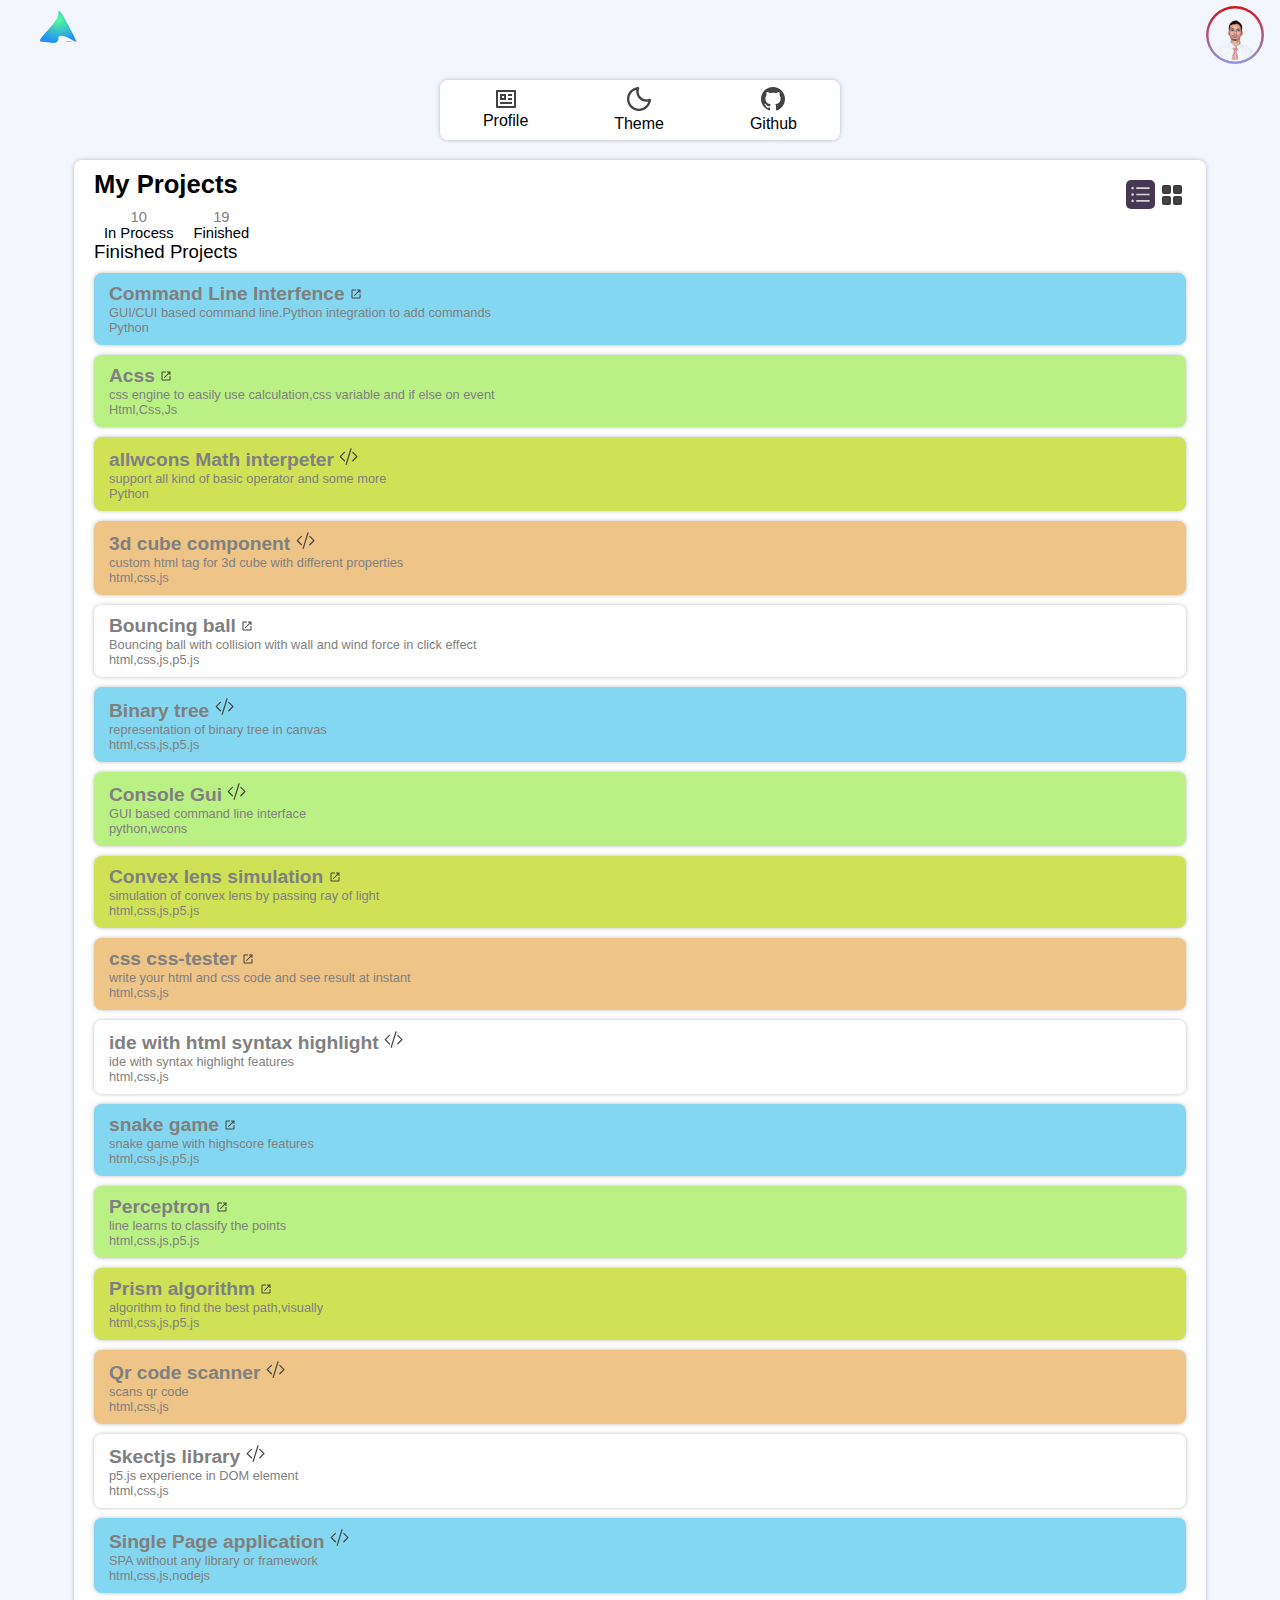
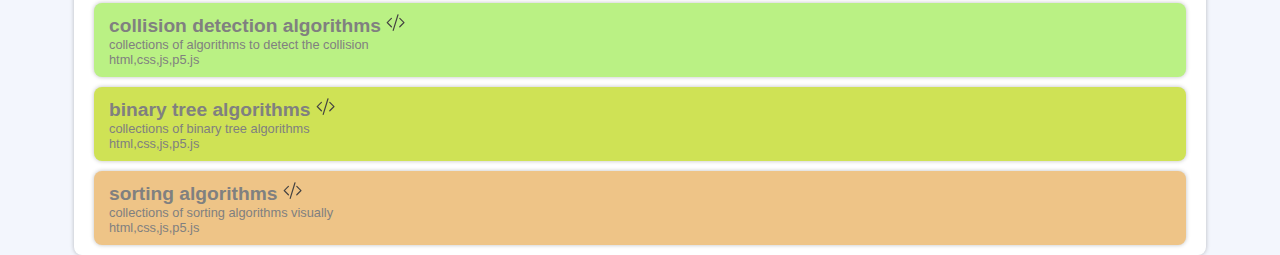
==== index.html @ d0f6deac "Initial commit" ====
<!DOCTYPE html>
<html>

<head>
	<meta charset="utf-8">
	<meta name="viewport" content="width=device-width">
	<title>repl.it</title>
	<link href="style.css" rel="stylesheet" type="text/css" />
</head>

<body>
	<div class="topbar flex spacer v-center">
		<div class="brandlogo">
			<svg xmlns="http://www.w3.org/2000/svg" width="36" height="34" viewBox="0 0 36 34" fill="none">
				<path d="M18.3941 2.80273C18.3941 -6.51241 25.5662 9.56151 31.0283 19.3881C34.7708 26.121 37.3584 31.9345 35.2105 30.7905C32.387 29.2868 18.3941 20.3566 18.3941 27.5797C18.3941 34.8029 9.54235 30.7905 1.57782 30.7905C-6.38668 30.7905 18.3941 12.1179 18.3941 2.80273Z"
				 fill="url(#paint0_radial)" />
				<path d="M26.3184 30.5771H25.9879L25.9137 30.775H25.8065L26.1077 30.0169H26.1987L26.5005 30.775H26.3937L26.3184 30.5771ZM26.0193 30.4949H26.2876L26.1532 30.1403L26.0193 30.4949ZM26.7113 30.6932H27.085V30.775H26.6066V30.0169H26.7113V30.6932ZM27.3083 30.6932H27.6822V30.775H27.2037V30.0169H27.3083V30.6932ZM27.8929 30.5359L27.9081 30.636L27.9303 30.5459L28.0863 30.0169H28.174L28.3263 30.5459L28.348 30.6375L28.3648 30.5355L28.4872 30.0169H28.5917L28.4005 30.775H28.3057L28.1432 30.2225L28.1307 30.1648L28.1183 30.2225L27.9497 30.775H27.8549L27.6643 30.0169H27.7683L27.8929 30.5359ZM29.288 30.5344C29.2782 30.6146 29.2473 30.6766 29.1953 30.7203C29.1437 30.7636 29.0749 30.7853 28.9889 30.7853C28.8957 30.7853 28.821 30.7532 28.7646 30.689C28.7086 30.6248 28.6807 30.5389 28.6807 30.4313V30.3584C28.6807 30.288 28.6937 30.226 28.7197 30.1726C28.746 30.1191 28.7832 30.0782 28.8312 30.0497C28.8793 30.0209 28.9349 30.0065 28.9981 30.0065C29.082 30.0065 29.1491 30.0291 29.1997 30.0742C29.2502 30.119 29.2797 30.1811 29.288 30.2606H29.1834C29.1744 30.2002 29.1547 30.1565 29.1243 30.1294C29.0944 30.1023 29.0523 30.0888 28.9981 30.0888C28.9316 30.0888 28.8794 30.1124 28.8416 30.1596C28.804 30.2068 28.7852 30.2739 28.7852 30.361V30.4345C28.7852 30.5167 28.8031 30.5822 28.8388 30.6307C28.8746 30.6793 28.9246 30.7036 28.9889 30.7036C29.0467 30.7036 29.091 30.6912 29.1217 30.6661C29.1527 30.6408 29.1733 30.5969 29.1834 30.5344H29.288ZM30.0373 30.4204C30.0373 30.4947 30.0243 30.5596 29.9983 30.6151C29.9723 30.6703 29.9354 30.7125 29.8877 30.7416C29.8401 30.7708 29.7845 30.7853 29.7209 30.7853C29.6588 30.7853 29.6036 30.7708 29.5556 30.7416C29.5076 30.7121 29.4702 30.6703 29.4435 30.6162C29.4171 30.5617 29.4035 30.4987 29.4029 30.4272V30.3725C29.4029 30.2996 29.416 30.2352 29.4424 30.1794C29.4688 30.1235 29.5059 30.0808 29.554 30.0513C29.6024 30.0215 29.6576 30.0065 29.7198 30.0065C29.783 30.0065 29.8386 30.0213 29.8867 30.0508C29.935 30.0799 29.9723 30.1225 29.9983 30.1783C30.0243 30.2339 30.0373 30.2986 30.0373 30.3725V30.4204ZM29.9338 30.3715C29.9338 30.2816 29.915 30.2127 29.8775 30.1648C29.8399 30.1165 29.7873 30.0924 29.7198 30.0924C29.6541 30.0924 29.6022 30.1165 29.5643 30.1648C29.5267 30.2127 29.5074 30.2793 29.5063 30.3647V30.4204C29.5063 30.5075 29.5253 30.576 29.5632 30.626C29.6015 30.6757 29.6541 30.7005 29.7209 30.7005C29.7881 30.7005 29.8401 30.677 29.8769 30.6302C29.9138 30.583 29.9327 30.5155 29.9338 30.4277V30.3715ZM30.7996 30.775H30.6951L30.2978 30.1908V30.775H30.1933V30.0169H30.2978L30.6961 30.6037V30.0169H30.7996V30.775ZM31.2167 30.4371C31.1276 30.4125 31.0625 30.3822 31.0217 30.3465C30.9813 30.3104 30.961 30.266 30.961 30.2132C30.961 30.1535 30.9857 30.1042 31.0353 30.0653C31.0851 30.0261 31.1497 30.0065 31.2292 30.0065C31.2834 30.0065 31.3316 30.0166 31.3739 30.0367C31.4165 30.0569 31.4494 30.0846 31.4725 30.12C31.496 30.1554 31.5077 30.1941 31.5077 30.2361H31.4031C31.4031 30.1903 31.388 30.1544 31.3577 30.1284C31.3273 30.102 31.2845 30.0888 31.2292 30.0888C31.178 30.0888 31.1378 30.0997 31.1089 30.1216C31.0804 30.1431 31.0662 30.1731 31.0662 30.2117C31.0662 30.2425 31.0797 30.2688 31.1068 30.2902C31.1343 30.3114 31.1806 30.3309 31.246 30.3485C31.3117 30.3662 31.363 30.3859 31.3999 30.4074C31.4371 30.4286 31.4645 30.4534 31.4822 30.4818C31.5003 30.5103 31.5093 30.5438 31.5093 30.5823C31.5093 30.6437 31.4844 30.693 31.4346 30.7302C31.3847 30.7669 31.3181 30.7853 31.2346 30.7853C31.1805 30.7853 31.1299 30.7754 31.0829 30.7557C31.036 30.7355 30.9997 30.7082 30.9741 30.6734C30.9488 30.6387 30.9361 30.5993 30.9361 30.5553H31.0407C31.0407 30.6011 31.0582 30.6373 31.0932 30.6641C31.1287 30.6904 31.1758 30.7036 31.2346 30.7036C31.2896 30.7036 31.3316 30.6929 31.3609 30.6714C31.3902 30.6498 31.4048 30.6205 31.4048 30.5833C31.4048 30.5462 31.3912 30.5176 31.3641 30.4975C31.3371 30.477 31.2879 30.4569 31.2167 30.4371Z"
				 fill="black" />
				<path d="M26.3184 30.5771L26.3416 30.569L26.3357 30.5534H26.3184V30.5771ZM25.9879 30.5771V30.5534H25.9706L25.9648 30.5691L25.9879 30.5771ZM25.9137 30.775V30.7987H25.9311L25.9369 30.783L25.9137 30.775ZM25.8065 30.775L25.7834 30.7665L25.7707 30.7987H25.8065V30.775ZM26.1077 30.017V29.9933H26.0907L26.0846 30.0085L26.1077 30.017ZM26.1987 30.017L26.2217 30.0085L26.2156 29.9933H26.1987V30.017ZM26.5005 30.775V30.7987H26.5363L26.5235 30.7665L26.5005 30.775ZM26.3938 30.775L26.3706 30.7831L26.3765 30.7987H26.3938V30.775ZM26.0194 30.4949L25.9962 30.4868L25.9842 30.5185H26.0194V30.4949ZM26.2876 30.4949V30.5185H26.3228L26.3107 30.4868L26.2876 30.4949ZM26.1532 30.1403L26.1764 30.1323L26.1531 30.071L26.13 30.1323L26.1532 30.1403ZM26.3184 30.5534H25.9879V30.6008H26.3184V30.5534ZM25.9648 30.5691L25.8905 30.7669L25.9369 30.783L26.0111 30.5851L25.9648 30.5691ZM25.9137 30.7513H25.8065V30.7987H25.9137V30.7513ZM25.8294 30.7834L26.1307 30.0254L26.0846 30.0085L25.7834 30.7665L25.8294 30.7834ZM26.1077 30.0406H26.1987V29.9933H26.1077V30.0406ZM26.1757 30.0254L26.4775 30.7835L26.5235 30.7665L26.2217 30.0085L26.1757 30.0254ZM26.5005 30.7513H26.3938V30.7987H26.5005V30.7513ZM26.4169 30.7668L26.3416 30.569L26.2953 30.5853L26.3706 30.7831L26.4169 30.7668ZM26.0194 30.5185H26.2876V30.4712H26.0194V30.5185ZM26.3107 30.4868L26.1764 30.1323L26.13 30.1485L26.2644 30.503L26.3107 30.4868ZM26.13 30.1323L25.9962 30.4868L26.0426 30.503L26.1764 30.1484L26.13 30.1323ZM26.7113 30.6933H26.6866V30.7169H26.7113V30.6933ZM27.0851 30.6933H27.1097V30.6696H27.0851V30.6933ZM27.0851 30.775V30.7987H27.1097V30.775H27.0851ZM26.6066 30.775H26.582V30.7987H26.6066V30.775ZM26.6066 30.017V29.9933H26.582V30.017H26.6066ZM26.7113 30.017H26.7359V29.9933H26.7113V30.017ZM26.7113 30.7169H27.0851V30.6696H26.7113V30.7169ZM27.0604 30.6933V30.775H27.1097V30.6933H27.0604ZM27.0851 30.7513H26.6066V30.7987H27.0851V30.7513ZM26.6313 30.775V30.017H26.582V30.775H26.6313ZM26.6066 30.0406H26.7113V29.9933H26.6066V30.0406ZM26.6866 30.017V30.6933H26.7359V30.017H26.6866ZM27.3083 30.6933H27.2836V30.7169H27.3083V30.6933ZM27.6822 30.6933H27.7068V30.6696H27.6822V30.6933ZM27.6822 30.775V30.7987H27.7068V30.775H27.6822ZM27.2038 30.775H27.1791V30.7987H27.2038V30.775ZM27.2038 30.017V29.9933H27.1791V30.017H27.2038ZM27.3083 30.017H27.333V29.9933H27.3083V30.017ZM27.3083 30.7169H27.6822V30.6696H27.3083V30.7169ZM27.6575 30.6933V30.775H27.7068V30.6933H27.6575ZM27.6822 30.7513H27.2038V30.7987H27.6822V30.7513ZM27.2284 30.775V30.017H27.1791V30.775H27.2284ZM27.2038 30.0406H27.3083V29.9933H27.2038V30.0406ZM27.2836 30.017V30.6933H27.333V30.017H27.2836ZM27.8929 30.536L27.9173 30.5326L27.9171 30.5317L27.9169 30.5307L27.8929 30.536ZM27.9081 30.636L27.8837 30.6394L27.9321 30.6414L27.9081 30.636ZM27.9303 30.5459L27.9065 30.5394L27.9064 30.5399L27.9063 30.5404L27.9303 30.5459ZM28.0863 30.017V29.9933H28.0677L28.0625 30.0105L28.0863 30.017ZM28.1741 30.017L28.1979 30.0106L28.1928 29.9933H28.1741V30.017ZM28.3263 30.5459L28.3504 30.5406L28.3503 30.5401L28.3501 30.5396L28.3263 30.5459ZM28.348 30.6375L28.3239 30.6428L28.3723 30.6412L28.348 30.6375ZM28.3648 30.5355L28.3408 30.5302L28.3406 30.531L28.3405 30.5318L28.3648 30.5355ZM28.4872 30.017V29.9933H28.4675L28.4632 30.0117L28.4872 30.017ZM28.5918 30.017L28.6158 30.0225L28.6232 29.9933H28.5918V30.017ZM28.4006 30.775V30.7987H28.4199L28.4245 30.7805L28.4006 30.775ZM28.3057 30.775L28.282 30.7814L28.2871 30.7987H28.3057V30.775ZM28.1432 30.2225L28.119 30.2274L28.1192 30.2283L28.1195 30.229L28.1432 30.2225ZM28.1308 30.1648L28.1549 30.16H28.1066L28.1308 30.1648ZM28.1183 30.2225L28.1419 30.2293L28.1422 30.2283L28.1424 30.2274L28.1183 30.2225ZM27.9498 30.775V30.7987H27.9683L27.9734 30.7816L27.9498 30.775ZM27.855 30.775L27.831 30.7805L27.8356 30.7987H27.855V30.775ZM27.6643 30.017V29.9933H27.6329L27.6403 30.0225L27.6643 30.017ZM27.7683 30.017L27.7923 30.0117L27.7879 29.9933H27.7683V30.017ZM27.8685 30.5394L27.8837 30.6394L27.9325 30.6325L27.9173 30.5326L27.8685 30.5394ZM27.9321 30.6414L27.9543 30.5514L27.9063 30.5404L27.8841 30.6305L27.9321 30.6414ZM27.954 30.5524L28.11 30.0234L28.0625 30.0105L27.9065 30.5394L27.954 30.5524ZM28.0863 30.0406H28.1741V29.9933H28.0863V30.0406ZM28.1503 30.0233L28.3025 30.5522L28.3501 30.5396L28.1979 30.0106L28.1503 30.0233ZM28.3023 30.5511L28.3239 30.6428L28.372 30.6323L28.3504 30.5406L28.3023 30.5511ZM28.3723 30.6412L28.3892 30.5392L28.3405 30.5318L28.3236 30.6338L28.3723 30.6412ZM28.3888 30.5407L28.5113 30.0222L28.4632 30.0117L28.3408 30.5302L28.3888 30.5407ZM28.4872 30.0406H28.5918V29.9933H28.4872V30.0406ZM28.5679 30.0114L28.3766 30.7693L28.4245 30.7805L28.6158 30.0225L28.5679 30.0114ZM28.4006 30.7513H28.3057V30.7987H28.4006V30.7513ZM28.3295 30.7685L28.1669 30.2162L28.1195 30.229L28.282 30.7814L28.3295 30.7685ZM28.1674 30.2178L28.1549 30.16L28.1066 30.1696L28.119 30.2274L28.1674 30.2178ZM28.1066 30.16L28.0941 30.2178L28.1424 30.2274L28.1549 30.1696L28.1066 30.16ZM28.0946 30.2159L27.9261 30.7683L27.9734 30.7816L28.1419 30.2293L28.0946 30.2159ZM27.9498 30.7513H27.855V30.7987H27.9498V30.7513ZM27.8789 30.7694L27.6882 30.0114L27.6403 30.0225L27.831 30.7805L27.8789 30.7694ZM27.6643 30.0406H27.7683V29.9933H27.6643V30.0406ZM27.7442 30.0223L27.8689 30.5413L27.9169 30.5307L27.7923 30.0117L27.7442 30.0223ZM29.288 30.5345L29.3125 30.5372L29.3157 30.5107H29.288V30.5345ZM29.1953 30.7203L29.2116 30.7381L29.1953 30.7203ZM28.7646 30.689L28.7457 30.7043L28.7458 30.7043L28.7646 30.689ZM28.7197 30.1726L28.6974 30.1624L28.6973 30.1626L28.7197 30.1726ZM28.8312 30.0497L28.8442 30.0699L28.8443 30.0699L28.8312 30.0497ZM29.1997 30.0742L29.1829 30.0916L29.183 30.0916L29.1997 30.0742ZM29.288 30.2606V30.2843H29.3153L29.3125 30.2582L29.288 30.2606ZM29.1835 30.2606L29.159 30.264L29.1621 30.2843H29.1835V30.2606ZM29.1244 30.1294L29.1075 30.1467L29.1076 30.1468L29.1244 30.1294ZM28.8416 30.1596L28.8221 30.1452L28.822 30.1452L28.8416 30.1596ZM29.1217 30.6662L29.1376 30.6842L29.1217 30.6662ZM29.1835 30.5345V30.5107H29.1623L29.1591 30.5308L29.1835 30.5345ZM29.2635 30.5317C29.2543 30.6074 29.2256 30.6634 29.1791 30.7025L29.2116 30.7381C29.2692 30.6897 29.3022 30.6219 29.3125 30.5372L29.2635 30.5317ZM29.1791 30.7025C29.133 30.7411 29.0705 30.7616 28.989 30.7616V30.809C29.0793 30.809 29.1544 30.7862 29.2116 30.7381L29.1791 30.7025ZM28.989 30.7616C28.9025 30.7616 28.8348 30.7323 28.7835 30.6738L28.7458 30.7043C28.8072 30.7742 28.889 30.809 28.989 30.809V30.7616ZM28.7836 30.6738C28.7322 30.615 28.7053 30.535 28.7053 30.4314H28.656C28.656 30.5429 28.6851 30.6347 28.7457 30.7043L28.7836 30.6738ZM28.7053 30.4314V30.3585H28.656V30.4314H28.7053ZM28.7053 30.3585C28.7053 30.2908 28.7178 30.2324 28.742 30.1826L28.6973 30.1626C28.6695 30.2197 28.656 30.2852 28.656 30.3585H28.7053ZM28.7419 30.1827C28.7665 30.1331 28.8006 30.0958 28.8442 30.0699L28.8183 30.0296C28.7659 30.0607 28.7256 30.1053 28.6974 30.1624L28.7419 30.1827ZM28.8443 30.0699C28.888 30.0437 28.939 30.0302 28.9982 30.0302V29.9828C28.9309 29.9828 28.8706 29.9982 28.8182 30.0296L28.8443 30.0699ZM28.9982 30.0302C29.0771 30.0302 29.1378 30.0514 29.1829 30.0916L29.2165 30.0568C29.1604 30.0068 29.0868 29.9828 28.9982 29.9828V30.0302ZM29.183 30.0916C29.2283 30.1317 29.2556 30.188 29.2634 30.263L29.3125 30.2582C29.3038 30.1742 29.2723 30.1063 29.2164 30.0568L29.183 30.0916ZM29.288 30.2369H29.1835V30.2843H29.288V30.2369ZM29.2078 30.2572C29.1984 30.1942 29.1773 30.1443 29.1411 30.112L29.1076 30.1468C29.1321 30.1687 29.1504 30.2062 29.159 30.264L29.2078 30.2572ZM29.1413 30.1121C29.1054 30.0797 29.0566 30.0651 28.9982 30.0651V30.1125C29.0481 30.1125 29.0834 30.1249 29.1075 30.1467L29.1413 30.1121ZM28.9982 30.0651C28.9246 30.0651 28.8651 30.0916 28.8221 30.1452L28.8611 30.1741C28.894 30.1331 28.9387 30.1125 28.9982 30.1125V30.0651ZM28.822 30.1452C28.7799 30.1981 28.7606 30.2711 28.7606 30.3611H28.8099C28.8099 30.2768 28.8281 30.2155 28.8612 30.174L28.822 30.1452ZM28.7606 30.3611V30.4345H28.8099V30.3611H28.7606ZM28.7606 30.4345C28.7606 30.5198 28.7791 30.5906 28.8187 30.6444L28.859 30.617C28.8272 30.5737 28.8099 30.5136 28.8099 30.4345H28.7606ZM28.8187 30.6444C28.8593 30.6996 28.917 30.7274 28.989 30.7274V30.68C28.9323 30.68 28.89 30.6591 28.859 30.617L28.8187 30.6444ZM28.989 30.7274C29.0501 30.7274 29.1009 30.7141 29.1376 30.6842L29.1058 30.6481C29.0811 30.6681 29.0434 30.68 28.989 30.68V30.7274ZM29.1376 30.6842C29.1752 30.6535 29.1973 30.6029 29.2078 30.5381L29.1591 30.5308C29.1494 30.5909 29.1302 30.6281 29.1057 30.6481L29.1376 30.6842ZM29.1835 30.5581H29.288V30.5107H29.1835V30.5581ZM29.9983 30.6151L30.0208 30.6249H30.0208L29.9983 30.6151ZM29.5557 30.7416L29.5424 30.7616L29.5425 30.7616L29.5557 30.7416ZM29.4435 30.6162L29.4212 30.6262L29.4212 30.6263L29.4435 30.6162ZM29.4029 30.4272H29.3782V30.4274L29.4029 30.4272ZM29.5541 30.0513L29.5673 30.0713L29.5673 30.0712L29.5541 30.0513ZM29.8867 30.0508L29.8734 30.0708L29.8736 30.0709L29.8867 30.0508ZM29.9983 30.1783L29.9758 30.188V30.1881L29.9983 30.1783ZM29.8775 30.1648L29.8578 30.179V30.1791L29.8775 30.1648ZM29.5643 30.1648L29.5447 30.1505H29.5446L29.5643 30.1648ZM29.5063 30.3647L29.4817 30.3645V30.3647H29.5063ZM29.5632 30.6261L29.5433 30.64L29.5435 30.6402L29.5632 30.6261ZM29.8769 30.6302L29.8966 30.6445L29.8966 30.6444L29.8769 30.6302ZM29.9338 30.4277L29.9585 30.428V30.4277H29.9338ZM30.0127 30.4204C30.0127 30.4921 30.0001 30.5535 29.9758 30.6054L30.0208 30.6249C30.0485 30.5657 30.062 30.4973 30.062 30.4204H30.0127ZM29.9758 30.6053C29.9516 30.6569 29.9178 30.6952 29.8745 30.7217L29.901 30.7616C29.9532 30.7297 29.993 30.6838 30.0208 30.6249L29.9758 30.6053ZM29.8745 30.7217C29.8313 30.7481 29.7804 30.7616 29.7209 30.7616V30.809C29.7886 30.809 29.8489 30.7935 29.901 30.7616L29.8745 30.7217ZM29.7209 30.7616C29.663 30.7616 29.6125 30.7481 29.5689 30.7216L29.5425 30.7616C29.5948 30.7935 29.6546 30.809 29.7209 30.809V30.7616ZM29.569 30.7217C29.5251 30.6948 29.4907 30.6565 29.4658 30.606L29.4212 30.6263C29.4498 30.6841 29.49 30.7295 29.5424 30.7616L29.569 30.7217ZM29.4659 30.6062C29.4412 30.5553 29.4282 30.4957 29.4275 30.427L29.3782 30.4274C29.379 30.5017 29.393 30.5681 29.4212 30.6262L29.4659 30.6062ZM29.4275 30.4272V30.3725H29.3782V30.4272H29.4275ZM29.4275 30.3725C29.4275 30.3024 29.4402 30.2415 29.4649 30.1892L29.42 30.1696C29.3919 30.2291 29.3782 30.2969 29.3782 30.3725H29.4275ZM29.4649 30.1892C29.4895 30.137 29.5238 30.098 29.5673 30.0713L29.5407 30.0313C29.4882 30.0636 29.4481 30.1101 29.42 30.1696L29.4649 30.1892ZM29.5673 30.0712C29.6114 30.0441 29.6621 30.0302 29.7198 30.0302V29.9828C29.6534 29.9828 29.5934 29.9989 29.5407 30.0313L29.5673 30.0712ZM29.7198 30.0302C29.7789 30.0302 29.8298 30.044 29.8734 30.0708L29.9 30.0308C29.8475 29.9986 29.7872 29.9828 29.7198 29.9828V30.0302ZM29.8736 30.0709C29.9174 30.0972 29.9515 30.1359 29.9758 30.188L30.0208 30.1687C29.9931 30.109 29.9528 30.0627 29.8998 30.0307L29.8736 30.0709ZM29.9758 30.1881C30.0001 30.24 30.0127 30.3012 30.0127 30.3725H30.062C30.062 30.296 30.0485 30.2278 30.0208 30.1686L29.9758 30.1881ZM30.0127 30.3725V30.4204H30.062V30.3725H30.0127ZM29.9585 30.3715C29.9585 30.2789 29.9392 30.2041 29.8971 30.1505L29.8578 30.1791C29.8909 30.2213 29.9092 30.2843 29.9092 30.3715H29.9585ZM29.8972 30.1506C29.8546 30.0959 29.7944 30.0687 29.7198 30.0687V30.1161C29.7803 30.1161 29.8252 30.1373 29.8578 30.179L29.8972 30.1506ZM29.7198 30.0687C29.6467 30.0687 29.5874 30.096 29.5447 30.1505L29.584 30.1791C29.6171 30.1371 29.6614 30.1161 29.7198 30.1161V30.0687ZM29.5446 30.1505C29.5028 30.2038 29.4828 30.2761 29.4817 30.3645L29.531 30.365C29.532 30.2826 29.5507 30.2216 29.584 30.1791L29.5446 30.1505ZM29.4817 30.3647V30.4204H29.531V30.3647H29.4817ZM29.4817 30.4204C29.4817 30.5106 29.5013 30.5846 29.5433 30.64L29.5832 30.6121C29.5493 30.5676 29.531 30.5045 29.531 30.4204H29.4817ZM29.5435 30.6402C29.5866 30.6961 29.6466 30.7242 29.7209 30.7242V30.6768C29.6615 30.6768 29.6165 30.6552 29.5831 30.612L29.5435 30.6402ZM29.7209 30.7242C29.795 30.7242 29.8546 30.6979 29.8966 30.6445L29.8573 30.616C29.8256 30.6562 29.7813 30.6768 29.7209 30.6768V30.7242ZM29.8966 30.6444C29.9379 30.5917 29.9574 30.5185 29.9585 30.428L29.9092 30.4274C29.9081 30.5126 29.8897 30.5744 29.8572 30.616L29.8966 30.6444ZM29.9585 30.4277V30.3715H29.9092V30.4277H29.9585ZM30.7996 30.775V30.7987H30.8243V30.775H30.7996ZM30.6951 30.775L30.6744 30.7879L30.6817 30.7987H30.6951V30.775ZM30.2979 30.1908L30.3186 30.1779L30.2732 30.1112V30.1908H30.2979ZM30.2979 30.775V30.7987H30.3226V30.775H30.2979ZM30.1934 30.775H30.1687V30.7987H30.1934V30.775ZM30.1934 30.017V29.9933H30.1687V30.017H30.1934ZM30.2979 30.017L30.3186 30.004L30.3113 29.9933H30.2979V30.017ZM30.6961 30.6037L30.6755 30.6167L30.7208 30.6834V30.6037H30.6961ZM30.6961 30.017V29.9933H30.6715V30.017H30.6961ZM30.7996 30.017H30.8243V29.9933H30.7996V30.017ZM30.7996 30.7513H30.6951V30.7987H30.7996V30.7513ZM30.7156 30.762L30.3186 30.1779L30.2773 30.2038L30.6744 30.7879L30.7156 30.762ZM30.2732 30.1908V30.775H30.3226V30.1908H30.2732ZM30.2979 30.7513H30.1934V30.7987H30.2979V30.7513ZM30.218 30.775V30.017H30.1687V30.775H30.218ZM30.1934 30.0406H30.2979V29.9933H30.1934V30.0406ZM30.2773 30.0299L30.6755 30.6167L30.7168 30.5907L30.3186 30.004L30.2773 30.0299ZM30.7208 30.6037V30.017H30.6715V30.6037H30.7208ZM30.6961 30.0406H30.7996V29.9933H30.6961V30.0406ZM30.775 30.017V30.775H30.8243V30.017H30.775ZM31.2168 30.4371L31.2237 30.4143H31.2236L31.2168 30.4371ZM31.0217 30.3465L31.005 30.3638L31.0052 30.364L31.0217 30.3465ZM31.0353 30.0653L31.0509 30.0837L31.0353 30.0653ZM31.3739 30.0367L31.363 30.058L31.3631 30.058L31.3739 30.0367ZM31.4725 30.12L31.4517 30.1326L31.4518 30.1328L31.4725 30.12ZM31.5077 30.2361V30.2598H31.5324V30.2361H31.5077ZM31.4032 30.2361H31.3785V30.2598H31.4032V30.2361ZM31.3577 30.1284L31.3411 30.1459L31.3412 30.146L31.3577 30.1284ZM31.109 30.1216L31.1242 30.1402H31.1242L31.109 30.1216ZM31.1068 30.2903L31.0911 30.3085L31.0914 30.3088L31.1068 30.2903ZM31.2461 30.3485L31.2394 30.3713V30.3714L31.2461 30.3485ZM31.3999 30.4074L31.3871 30.4276L31.3873 30.4278L31.3999 30.4074ZM31.4823 30.4818L31.4611 30.494L31.4612 30.4942L31.4823 30.4818ZM31.4346 30.7302L31.4496 30.749L31.4497 30.7489L31.4346 30.7302ZM31.0829 30.7557L31.073 30.7774L31.0731 30.7774L31.0829 30.7557ZM30.9741 30.6735L30.9539 30.687L30.954 30.6871L30.9741 30.6735ZM30.9362 30.5553V30.5316H30.9115V30.5553H30.9362ZM31.0407 30.5553H31.0654V30.5316H31.0407V30.5553ZM31.0932 30.6641L31.0779 30.6826L31.0781 30.6828L31.0932 30.6641ZM31.3641 30.4975L31.349 30.5161L31.3491 30.5162L31.3641 30.4975ZM31.2236 30.4143C31.1359 30.3901 31.0751 30.3612 31.0384 30.329L31.0052 30.364C31.05 30.4034 31.1193 30.4348 31.21 30.4598L31.2236 30.4143ZM31.0386 30.3291C31.0031 30.2975 30.9857 30.2593 30.9857 30.2132H30.9364C30.9364 30.2726 30.9595 30.3233 31.005 30.3638L31.0386 30.3291ZM30.9857 30.2132C30.9857 30.1608 31.0069 30.1182 31.0509 30.0837L31.0197 30.047C30.9646 30.0902 30.9364 30.1461 30.9364 30.2132H30.9857ZM31.0509 30.0837C31.0954 30.0487 31.1541 30.0302 31.2293 30.0302V29.9828C31.1455 29.9828 31.0749 30.0036 31.0197 30.0471L31.0509 30.0837ZM31.2293 30.0302C31.2802 30.0302 31.3246 30.0397 31.363 30.058L31.3849 30.0155C31.3387 29.9935 31.2867 29.9828 31.2293 29.9828V30.0302ZM31.3631 30.058C31.4019 30.0764 31.4312 30.1013 31.4517 30.1326L31.4934 30.1074C31.4677 30.068 31.4311 30.0373 31.3848 30.0155L31.3631 30.058ZM31.4518 30.1328C31.4727 30.1643 31.4831 30.1987 31.4831 30.2361H31.5324C31.5324 30.1896 31.5193 30.1465 31.4933 30.1073L31.4518 30.1328ZM31.5077 30.2124H31.4032V30.2598H31.5077V30.2124ZM31.4278 30.2361C31.4278 30.1848 31.4106 30.142 31.3741 30.1107L31.3412 30.146C31.3654 30.1668 31.3785 30.1958 31.3785 30.2361H31.4278ZM31.3742 30.1108C31.338 30.0793 31.2884 30.0651 31.2293 30.0651V30.1125C31.2806 30.1125 31.3167 30.1247 31.3411 30.1459L31.3742 30.1108ZM31.2293 30.0651C31.1746 30.0651 31.1284 30.0767 31.0937 30.103L31.1242 30.1402C31.1474 30.1227 31.1813 30.1125 31.2293 30.1125V30.0651ZM31.0937 30.103C31.0586 30.1295 31.0415 30.1667 31.0415 30.2117H31.0908C31.0908 30.1796 31.1023 30.1568 31.1242 30.1402L31.0937 30.103ZM31.0415 30.2117C31.0415 30.2504 31.059 30.283 31.0911 30.3085L31.1225 30.272C31.1005 30.2545 31.0908 30.2348 31.0908 30.2117H31.0415ZM31.0914 30.3088C31.1228 30.333 31.1732 30.3535 31.2394 30.3713L31.2527 30.3257C31.1882 30.3083 31.1457 30.2898 31.1223 30.2718L31.0914 30.3088ZM31.2394 30.3714C31.3041 30.3888 31.3529 30.4078 31.3871 30.4276L31.4127 30.3872C31.3732 30.3641 31.3195 30.3438 31.2527 30.3257L31.2394 30.3714ZM31.3873 30.4278C31.4219 30.4475 31.446 30.4697 31.4611 30.494L31.5034 30.4697C31.4831 30.4371 31.4524 30.4097 31.4125 30.387L31.3873 30.4278ZM31.4612 30.4942C31.4766 30.5184 31.4847 30.5475 31.4847 30.5823H31.534C31.534 30.5401 31.524 30.5022 31.5034 30.4695L31.4612 30.4942ZM31.4847 30.5823C31.4847 30.6365 31.4632 30.6789 31.4194 30.7115L31.4497 30.7489C31.5057 30.7072 31.534 30.6509 31.534 30.5823H31.4847ZM31.4196 30.7114C31.3753 30.7441 31.3145 30.7616 31.2346 30.7616V30.809C31.3218 30.809 31.3942 30.7898 31.4496 30.749L31.4196 30.7114ZM31.2346 30.7616C31.1837 30.7616 31.1365 30.7524 31.0929 30.734L31.0731 30.7774C31.1233 30.7986 31.1773 30.809 31.2346 30.809V30.7616ZM31.093 30.7341C31.0494 30.7154 31.0169 30.6905 30.9942 30.6597L30.954 30.6871C30.9825 30.7258 31.0226 30.7557 31.073 30.7774L31.093 30.7341ZM30.9943 30.6598C30.972 30.6293 30.9608 30.5947 30.9608 30.5553H30.9115C30.9115 30.604 30.9256 30.6482 30.9539 30.687L30.9943 30.6598ZM30.9362 30.579H31.0407V30.5316H30.9362V30.579ZM31.0161 30.5553C31.0161 30.6077 31.0366 30.651 31.0779 30.6826L31.1086 30.6455C31.0799 30.6237 31.0654 30.5944 31.0654 30.5553H31.0161ZM31.0781 30.6828C31.119 30.7132 31.1721 30.7274 31.2346 30.7274V30.68C31.1795 30.68 31.1382 30.6676 31.1084 30.6453L31.0781 30.6828ZM31.2346 30.7274C31.2925 30.7274 31.3407 30.716 31.3759 30.6901L31.3459 30.6526C31.3226 30.6696 31.2867 30.68 31.2346 30.68V30.7274ZM31.3759 30.6901C31.4116 30.6639 31.4294 30.6275 31.4294 30.5834H31.3801C31.3801 30.6135 31.3687 30.6358 31.3459 30.6526L31.3759 30.6901ZM31.4294 30.5834C31.4294 30.54 31.4132 30.504 31.3793 30.4787L31.3491 30.5162C31.3693 30.5312 31.3801 30.5525 31.3801 30.5834H31.4294ZM31.3794 30.4789C31.3483 30.4554 31.2952 30.4342 31.2237 30.4143L31.2099 30.4598C31.2808 30.4795 31.3258 30.4987 31.349 30.5161L31.3794 30.4789Z"
				 fill="url(#paint1_linear)" />
				<defs>
					<radialGradient id="paint0_radial" cx="0" cy="0" r="1" gradientUnits="userSpaceOnUse" gradientTransform="translate(18.3941 8.47366) rotate(90) scale(23.0122 23.9486)">
						<stop stop-color="#53FF98" />
						<stop offset="1" stop-color="#178AF3" stop-opacity="0.94" />
					</radialGradient>
					<linearGradient id="paint1_linear" x1="25.7913" y1="29.768" x2="31.6942" y2="30.8558" gradientUnits="userSpaceOnUse">
						<stop stop-color="#00D1FF" stop-opacity="0.44" />
						<stop offset="1" stop-color="#00FF57" stop-opacity="0.31" />
					</linearGradient>
				</defs>
			</svg>
		</div>
		<div class="author">
		</div>
	</div>
	<div class="navbar flex spacer-around v-center">
		<a class="navitem" href="profile.html">
			<div class="logo">
				<svg xmlns="http://www.w3.org/2000/svg" width="20" height="18" viewBox="0 0 20 18" fill="none">
					<path d="M0 0.993C0.00183004 0.730378 0.1069 0.479017 0.292513 0.293218C0.478126 0.107418 0.72938 0.00209465 0.992 0H19.008C19.556 0 20 0.445 20 0.993V17.007C19.9982 17.2696 19.8931 17.521 19.7075 17.7068C19.5219 17.8926 19.2706 17.9979 19.008 18H0.992C0.728813 17.9997 0.476497 17.895 0.290489 17.7088C0.104482 17.5226 -1.33455e-07 17.2702 0 17.007V0.993ZM2 2V16H18V2H2ZM4 4H10V10H4V4ZM6 6V8H8V6H6ZM4 12H16V14H4V12ZM12 4H16V6H12V4ZM12 8H16V10H12V8Z"
					 fill="black" />
				</svg>
			</div>
			<div class="title">Profile</div>
		</a>
		<div class="navitem theme" onclick="handleThemeChange()">
			<div class="logo">
				<svg xmlns="http://www.w3.org/2000/svg" width="24" height="24" viewBox="0 0 24 24" fill="none">
					<path d="M19.524 14.7212H19.532C20.176 14.7212 20.807 14.6622 21.418 14.5492L21.355 14.5592C20.209 18.6812 16.489 21.6572 12.074 21.6572H12.016H12.019C6.676 21.6512 2.346 17.3212 2.341 11.9782V11.9772C2.35353 9.87502 3.04445 7.83311 4.31093 6.15527C5.57742 4.47743 7.35179 3.25335 9.37 2.66516L9.439 2.64816C9.32971 3.24829 9.27548 3.85716 9.277 4.46716V4.47416C9.282 10.1322 13.867 14.7172 19.524 14.7222H19.525L19.524 14.7212ZM12.006 0.470162C11.8869 0.309424 11.7283 0.182162 11.5456 0.100698C11.3628 0.0192332 11.1622 -0.013674 10.963 0.005162H10.968C4.813 0.596162 0.034 5.72416 0 11.9762V11.9792C0.008 18.6142 5.385 23.9912 12.019 24.0002H12.08C18.323 24.0002 23.447 19.2142 23.985 13.1112L23.988 13.0662C24.0052 12.8762 23.9757 12.685 23.9019 12.5091C23.8282 12.3332 23.7125 12.178 23.565 12.0572L23.563 12.0552C23.4141 11.9326 23.2371 11.849 23.0479 11.8119C22.8587 11.7747 22.6632 11.7851 22.479 11.8422L22.487 11.8402L21.963 11.9962C21.1771 12.2538 20.355 12.3838 19.528 12.3812H19.521C17.4257 12.3788 15.4169 11.5454 13.9354 10.0638C12.4538 8.58221 11.6204 6.57344 11.618 4.47816V4.46016C11.618 3.43016 11.816 2.44616 12.176 1.54516L12.157 1.59816C12.2305 1.41171 12.2549 1.20948 12.2278 1.0109C12.2006 0.812309 12.1229 0.624037 12.002 0.464162L12.004 0.467162L12.006 0.470162Z"
					 fill="black" />
				</svg>
			</div>
			<div class="title">Theme</div>
		</div>
		<a class="navitem" href="https://github.com/pythons65">
			<div class="logo">
				<svg xmlns="http://www.w3.org/2000/svg" width="24" height="24" viewBox="0 0 24 24" fill="none">
					<path fill-rule="evenodd" clip-rule="evenodd" d="M12 0C5.37 0 0 5.37 0 12C0 17.31 3.435 21.795 8.205 23.385C8.805 23.49 9.03 23.13 9.03 22.815C9.03 22.53 9.015 21.585 9.015 20.58C6 21.135 5.22 19.845 4.98 19.17C4.845 18.825 4.26 17.76 3.75 17.475C3.33 17.25 2.73 16.695 3.735 16.68C4.68 16.665 5.355 17.55 5.58 17.91C6.66 19.725 8.385 19.215 9.075 18.9C9.18 18.12 9.495 17.595 9.84 17.295C7.17 16.995 4.38 15.96 4.38 11.37C4.38 10.065 4.845 8.985 5.61 8.145C5.49 7.845 5.07 6.615 5.73 4.965C5.73 4.965 6.735 4.65 9.03 6.195C9.99 5.925 11.01 5.79 12.03 5.79C13.05 5.79 14.07 5.925 15.03 6.195C17.325 4.635 18.33 4.965 18.33 4.965C18.99 6.615 18.57 7.845 18.45 8.145C19.215 8.985 19.68 10.05 19.68 11.37C19.68 15.975 16.875 16.995 14.205 17.295C14.64 17.67 15.015 18.39 15.015 19.515C15.015 21.12 15 22.41 15 22.815C15 23.13 15.225 23.505 15.825 23.385C18.2072 22.5807 20.2772 21.0497 21.7437 19.0074C23.2101 16.965 23.9993 14.5143 24 12C24 5.37 18.63 0 12 0Z"
					 fill="black" />
				</svg>
			</div>
			<div class="title">Github</div>
		</a>
	</div>
	<div class="projectArea flex-col">
		<div class="inline_section flex spacer">
			<h1>My Projects</h1>
			<div class="viewer flex">
				<div class="view flex active center" data-role="list" onclick="handleChangeView(this)">
					<svg xmlns="http://www.w3.org/2000/svg" width="23" height="23" viewBox="0 0 23 23">
						<path d="M20.4844 4.3125H7.36719C7.26836 4.3125 7.1875 4.39336 7.1875 4.49219V5.75C7.1875 5.84883 7.26836 5.92969 7.36719 5.92969H20.4844C20.5832 5.92969 20.6641 5.84883 20.6641 5.75V4.49219C20.6641 4.39336 20.5832 4.3125 20.4844 4.3125ZM20.4844 10.6914H7.36719C7.26836 10.6914 7.1875 10.7723 7.1875 10.8711V12.1289C7.1875 12.2277 7.26836 12.3086 7.36719 12.3086H20.4844C20.5832 12.3086 20.6641 12.2277 20.6641 12.1289V10.8711C20.6641 10.7723 20.5832 10.6914 20.4844 10.6914ZM20.4844 17.0703H7.36719C7.26836 17.0703 7.1875 17.1512 7.1875 17.25V18.5078C7.1875 18.6066 7.26836 18.6875 7.36719 18.6875H20.4844C20.5832 18.6875 20.6641 18.6066 20.6641 18.5078V17.25C20.6641 17.1512 20.5832 17.0703 20.4844 17.0703ZM2.33594 5.12109C2.33594 5.28627 2.36847 5.44983 2.43168 5.60244C2.49489 5.75504 2.58754 5.8937 2.70434 6.0105C2.82114 6.1273 2.9598 6.21995 3.11241 6.28316C3.26501 6.34637 3.42857 6.37891 3.59375 6.37891C3.75893 6.37891 3.92249 6.34637 4.07509 6.28316C4.2277 6.21995 4.36636 6.1273 4.48316 6.0105C4.59996 5.8937 4.69261 5.75504 4.75582 5.60244C4.81903 5.44983 4.85156 5.28627 4.85156 5.12109C4.85156 4.95592 4.81903 4.79235 4.75582 4.63975C4.69261 4.48715 4.59996 4.34848 4.48316 4.23169C4.36636 4.11489 4.2277 4.02224 4.07509 3.95903C3.92249 3.89582 3.75893 3.86328 3.59375 3.86328C3.42857 3.86328 3.26501 3.89582 3.11241 3.95903C2.9598 4.02224 2.82114 4.11489 2.70434 4.23169C2.58754 4.34848 2.49489 4.48715 2.43168 4.63975C2.36847 4.79235 2.33594 4.95592 2.33594 5.12109ZM2.33594 11.5C2.33594 11.6652 2.36847 11.8287 2.43168 11.9813C2.49489 12.1339 2.58754 12.2726 2.70434 12.3894C2.82114 12.5062 2.9598 12.5989 3.11241 12.6621C3.26501 12.7253 3.42857 12.7578 3.59375 12.7578C3.75893 12.7578 3.92249 12.7253 4.07509 12.6621C4.2277 12.5989 4.36636 12.5062 4.48316 12.3894C4.59996 12.2726 4.69261 12.1339 4.75582 11.9813C4.81903 11.8287 4.85156 11.6652 4.85156 11.5C4.85156 11.3348 4.81903 11.1713 4.75582 11.0187C4.69261 10.8661 4.59996 10.7274 4.48316 10.6106C4.36636 10.4938 4.2277 10.4011 4.07509 10.3379C3.92249 10.2747 3.75893 10.2422 3.59375 10.2422C3.42857 10.2422 3.26501 10.2747 3.11241 10.3379C2.9598 10.4011 2.82114 10.4938 2.70434 10.6106C2.58754 10.7274 2.49489 10.8661 2.43168 11.0187C2.36847 11.1713 2.33594 11.3348 2.33594 11.5ZM2.33594 17.8789C2.33594 18.0441 2.36847 18.2076 2.43168 18.3603C2.49489 18.5129 2.58754 18.6515 2.70434 18.7683C2.82114 18.8851 2.9598 18.9778 3.11241 19.041C3.26501 19.1042 3.42857 19.1367 3.59375 19.1367C3.75893 19.1367 3.92249 19.1042 4.07509 19.041C4.2277 18.9778 4.36636 18.8851 4.48316 18.7683C4.59996 18.6515 4.69261 18.5129 4.75582 18.3603C4.81903 18.2076 4.85156 18.0441 4.85156 17.8789C4.85156 17.7137 4.81903 17.5502 4.75582 17.3976C4.69261 17.245 4.59996 17.1063 4.48316 16.9895C4.36636 16.8727 4.2277 16.7801 4.07509 16.7168C3.92249 16.6536 3.75893 16.6211 3.59375 16.6211C3.42857 16.6211 3.26501 16.6536 3.11241 16.7168C2.9598 16.7801 2.82114 16.8727 2.70434 16.9895C2.58754 17.1063 2.49489 17.245 2.43168 17.3976C2.36847 17.5502 2.33594 17.7137 2.33594 17.8789Z"
						/>
					</svg>
				</div>
				<div class="view flex center" data-role="block" onclick="handleChangeView(this)">
					<svg xmlns="http://www.w3.org/2000/svg" width="24" height="24" viewBox="0 0 24 24">
						<path d="M9 3H4C3.44772 3 3 3.44772 3 4V9C3 9.55228 3.44772 10 4 10H9C9.55228 10 10 9.55228 10 9V4C10 3.44772 9.55228 3 9 3Z"
						 stroke="#3C3C3C" stroke-width="2" stroke-linecap="round" stroke-linejoin="round" />
						<path d="M9 14H4C3.44772 14 3 14.4477 3 15V20C3 20.5523 3.44772 21 4 21H9C9.55228 21 10 20.5523 10 20V15C10 14.4477 9.55228 14 9 14Z"
						 stroke="#3C3C3C" stroke-width="2" stroke-linecap="round" stroke-linejoin="round" />
						<path d="M20 3H15C14.4477 3 14 3.44772 14 4V9C14 9.55228 14.4477 10 15 10H20C20.5523 10 21 9.55228 21 9V4C21 3.44772 20.5523 3 20 3Z"
						 stroke="#3C3C3C" stroke-width="2" stroke-linecap="round" stroke-linejoin="round" />
						<path d="M20 14H15C14.4477 14 14 14.4477 14 15V20C14 20.5523 14.4477 21 15 21H20C20.5523 21 21 20.5523 21 20V15C21 14.4477 20.5523 14 20 14Z"
						 stroke="#3C3C3C" stroke-width="2" stroke-linecap="round" stroke-linejoin="round" />
					</svg>
				</div>
			</div>
		</div>
		<div class="inline_section flex">
			<div class="item flex-col qunatity" style="text-align:center;">
				<span class="number">10</span>
        <span class="type">In Process</span>
      </div>
      <div class="item flex-col qunatity" style="text-align:center;">
        <span class="number"></span>
        <span class="type">Finished</span>
      </div>
    </div>
    <h3>Finished Projects</h3>
    <div class="projects">
      <div class="project c1">
        <div class="detail flex-col">
          <h2><a href="https://github.com/pythons65/allwcons"  target="_blank">Command Line Interfence 
            <svg xmlns="http://www.w3.org/2000/svg" width="12" height="12" viewBox="0 0 12 12" fill="none">
<path d="M9.5 9.5H2.5V2.5H6V1.5H2.5C2.23478 1.5 1.98043 1.60536 1.79289 1.79289C1.60536 1.98043 1.5 2.23478 1.5 2.5V9.5C1.5 9.76522 1.60536 10.0196 1.79289 10.2071C1.98043 10.3946 2.23478 10.5 2.5 10.5H9.5C10.05 10.5 10.5 10.05 10.5 9.5V6H9.5V9.5ZM7 1.5V2.5H8.795L3.88 7.415L4.585 8.12L9.5 3.205V5H10.5V1.5H7Z" fill="#464646"/>
</svg></a></h2>
          <span>GUI/CUI based command line.Python integration to add commands</span>
          <div class="language">
            Python
          </div>
        </div>
      </div>
    </div>
  </div>
<script src="script.js"></script>
</body>
</html>
---- style.css ----
*{
  margin: 0;
  padding: 0;
  box-sizing: border-box;
  transition: background-color 0.2s ease-in-out,color 0.2s ease-in-out;
}
@media (prefers-color-scheme: light) {
  :root{
    --text-color:black;
    --theme-bg: #F3F6FD;
    --theme-box-bg:white;
    --theme-box-shadow:0px 0px 4px rgba(0, 0, 0, 0.25);
    --radius:8px;
    --icon-fill:#444242;
    --icon-fill-hover:#008fa1;
    --viewer-active-bg:#463752;
    --viewer-active-bg-hover:#745f85;
    --viewer-bg-hover:#afaab3a1;
    --viewer-active-fill:#D6D6D6;

    --project-c1:hsla(194, 79%, 73%, 1);
    --project-c2:hsla(90, 79%, 73%, 1);
    --project-c3:hsla(68, 71%, 61%, 1);
    --project-c4:hsla(36, 75%, 73%, 1);
  }
}
.dark{
    --theme-bg: #3E4557;
    --text-color:white;
    --text-seconday-color:rgb(192, 189, 189);
    --theme-box-bg:646A7B;
    --theme-box-shadow:0px 0px 4px rgba(0, 0, 0, 0.25);
    --radius:8px;
    --icon-fill:#F3F3F3;
    --icon-fill-hover:rgb(86, 116, 172);
    --viewer-active-bg:#54607d;
    --viewer-active-bg-hover:rgb(95, 106, 133);
    --viewer-bg-hover:#afaab3a1;
    --viewer-active-fill:#D6D6D6;

    --project-c1:#3E3E3E;
    --project-c2:#271225;
    --project-c3:#1F3E44;
    --project-c4:#37250B;
}

@media (prefers-color-scheme: dark) {
  :root{
    --theme-bg: #3E4557;
    --text-color:white;
    --text-seconday-color:rgb(192, 189, 189);
    --theme-box-bg:646A7B;
    --theme-box-shadow:0px 0px 4px rgba(0, 0, 0, 0.25);
    --radius:8px;
    --icon-fill:#F3F3F3;
    --icon-fill-hover:rgb(86, 116, 172);
    --viewer-active-bg:#54607d;
    --viewer-active-bg-hover:rgb(95, 106, 133);
    --viewer-bg-hover:#afaab3a1;
    --viewer-active-fill:#D6D6D6;

    --project-c1:#3E3E3E;
    --project-c2:#271225;
    --project-c3:#1F3E44;
    --project-c4:#37250B;
  }
}

body{
  margin-inline:10px;
  background-color: var(--theme-bg);
}
.flex{
  display: flex;
}
.flex-col{
  display: flex;
  flex-direction: column;
}
.spacer{
  justify-content: space-between;
}
.spacer-around{
  justify-content: space-around;
}
.center{
  justify-content: center;
  align-items: center;

}
.h-center{
  justify-content: center;
}
.v-center{
  align-items: center;
}

.topbar{
  width: 100vw;
}
.topbar > *{
  margin-inline:30px;
}
.topbar .author{
  border-radius: 100%;
  inline-size: 50px;
  block-size: 50px;
  position: relative;
  background-image: url(author.png);
  background-size: 40px 40px;
  background-repeat: no-repeat;
  background-position: center 100%;
  margin-block-start: 10px;
}

.topbar .author::before{
    background: linear-gradient(#ce1515, #9198e5);
    content: "";
    position: absolute;
    top: 50%;
    z-index: -1;
    left: 50%;
    border-radius: 100%;
    width: 100%;
    --border-width:4px;
    padding-inline: var(--border-width);
    padding-block: var(--border-width);
    height: 100%;
    transform: translate(-50%,-50%);
}

.topbar .author::after{
    background: var(--theme-bg);
    content: "";
    position: absolute;
    top: 50%;
    z-index: -1;
    left: 50%;
    border-radius: 100%;
    width: 90%;
    --border-width:4px;
    padding-inline: var(--border-width);
    padding-block: var(--border-width);
    height: 90%;
    transform: translate(-50%,-50%);
}
.navbar{
  max-width: 400px;
  height: 60px;
  background-color: var(--theme-box-bg);
  box-shadow: var(--theme-box-shadow);
  margin-inline:auto;
  margin-block-start: 20px;
  border-radius: var(--radius);
}
.navbar > .navitem{
  cursor: pointer;
  font-family: -apple-system, BlinkMacSystemFont, 'Segoe UI', Roboto, Oxygen, Ubuntu, Cantarell, 'Open Sans', 'Helvetica Neue', sans-serif;
  color: var(--text-color);
}
.navbar > .navitem > .logo{
  text-align: center;
}
svg{
  stroke-linecap: round;
  stroke-linejoin: round;
}
.navbar > .navitem > .logo svg path{
  fill: var(--icon-fill);
}

.navbar > .navitem:hover > .logo svg path{
  fill: var(--icon-fill-hover);
}

.projectArea{
  flex-wrap: wrap;
  max-width: 1132px;
  background-color: var(--theme-box-bg);
  box-shadow: var(--theme-box-shadow);
  margin-inline:auto;
  margin-block-start: 20px;
  border-radius: var(--radius);
  padding-inline:20px;
  padding-block:10px;
  color: var(--text-seconday-color);
}
.projectArea .inline_section{
  font-family: -apple-system, BlinkMacSystemFont, 'Segoe UI', Roboto, Oxygen, Ubuntu, Cantarell, 'Open Sans', 'Helvetica Neue', sans-serif;
  font-size: 0.8em;
}
.projectArea .inline_section .viewer{
  margin-block-start: 10px;
}
.projectArea .inline_section .viewer .view{
  margin-inline-start: 2px;
  padding: 0!important;
  width: 29px;
  height: 29px;
  text-align: center;
  padding:10px;
  cursor: pointer;
  border-radius: 5px;
}
.projectArea .inline_section .viewer .view:not(.active) svg{
  stroke: var(--icon-fill);
  fill: var(--icon-fill);
}
.projectArea .inline_section .viewer .view:not(.active):hover{
  background-color: var(--viewer-bg-hover); 
}
.projectArea .inline_section .viewer > .active{
  background-color: var(--viewer-active-bg);
}
.projectArea .inline_section .viewer > .active svg{
  fill: var(--viewer-active-fill);
}
.inline_section .qunatity{
  margin-inline:10px;
  font-size: 1.15em;
  font-family: Arial, Helvetica, sans-serif;
}
.inline_section .number{
  color: gray;
}
.inline_section .type{
  font-weight: 400;
}
.projectArea h3{
  font-family: -apple-system, BlinkMacSystemFont, 'Segoe UI', Roboto, Oxygen, Ubuntu, Cantarell, 'Open Sans', 'Helvetica Neue', sans-serif;
  font-weight: 500;
  margin-block-end: 10px;
}
.projectArea .projects .project{
}
.projectArea .projects .project{
  box-shadow: var(--theme-box-shadow);
  padding-inline:15px;
  padding-block:10px;
  border-radius: var(--radius);
}
a{
  color: var(--text-seconday-color);
  text-decoration: none;
  font-family: -apple-system, BlinkMacSystemFont, 'Segoe UI', Roboto, Oxygen, Ubuntu, Cantarell, 'Open Sans', 'Helvetica Neue', sans-serif;
}
.projectArea .projects .project .detail h1{
  font-family: Roboto,sans-serif;
  font-style: normal;
  font-weight: normal;
  font-size: 10px;
  line-height: 14px;
}
.projectArea .projects .project .detail path{
    fill: var(--icon-fill);
}
.projectArea .projects .project .detail{
  color: gray;
  font-size: 0.8em;
  font-family: -apple-system, BlinkMacSystemFont, 'Segoe UI', Roboto, Oxygen, Ubuntu, Cantarell, 'Open Sans', 'Helvetica Neue', sans-serif;
}
.projectArea .projects .project{
  color: rgb(12, 12, 12);
}
.projectArea .projects{
  display: flex;
  flex-direction: column;
  gap:10px;
}
.projectArea .block{
  display: grid;
  gap: 10px;
  grid-template-columns: repeat(auto-fit,minmax(150px,1fr));
}
.c1{
  background-color: var(--project-c1);
}
.c2{
  background-color: var(--project-c2);
}
.c3{
  background-color: var(--project-c3);
}
.c4{
  background-color: var(--project-c4);
}
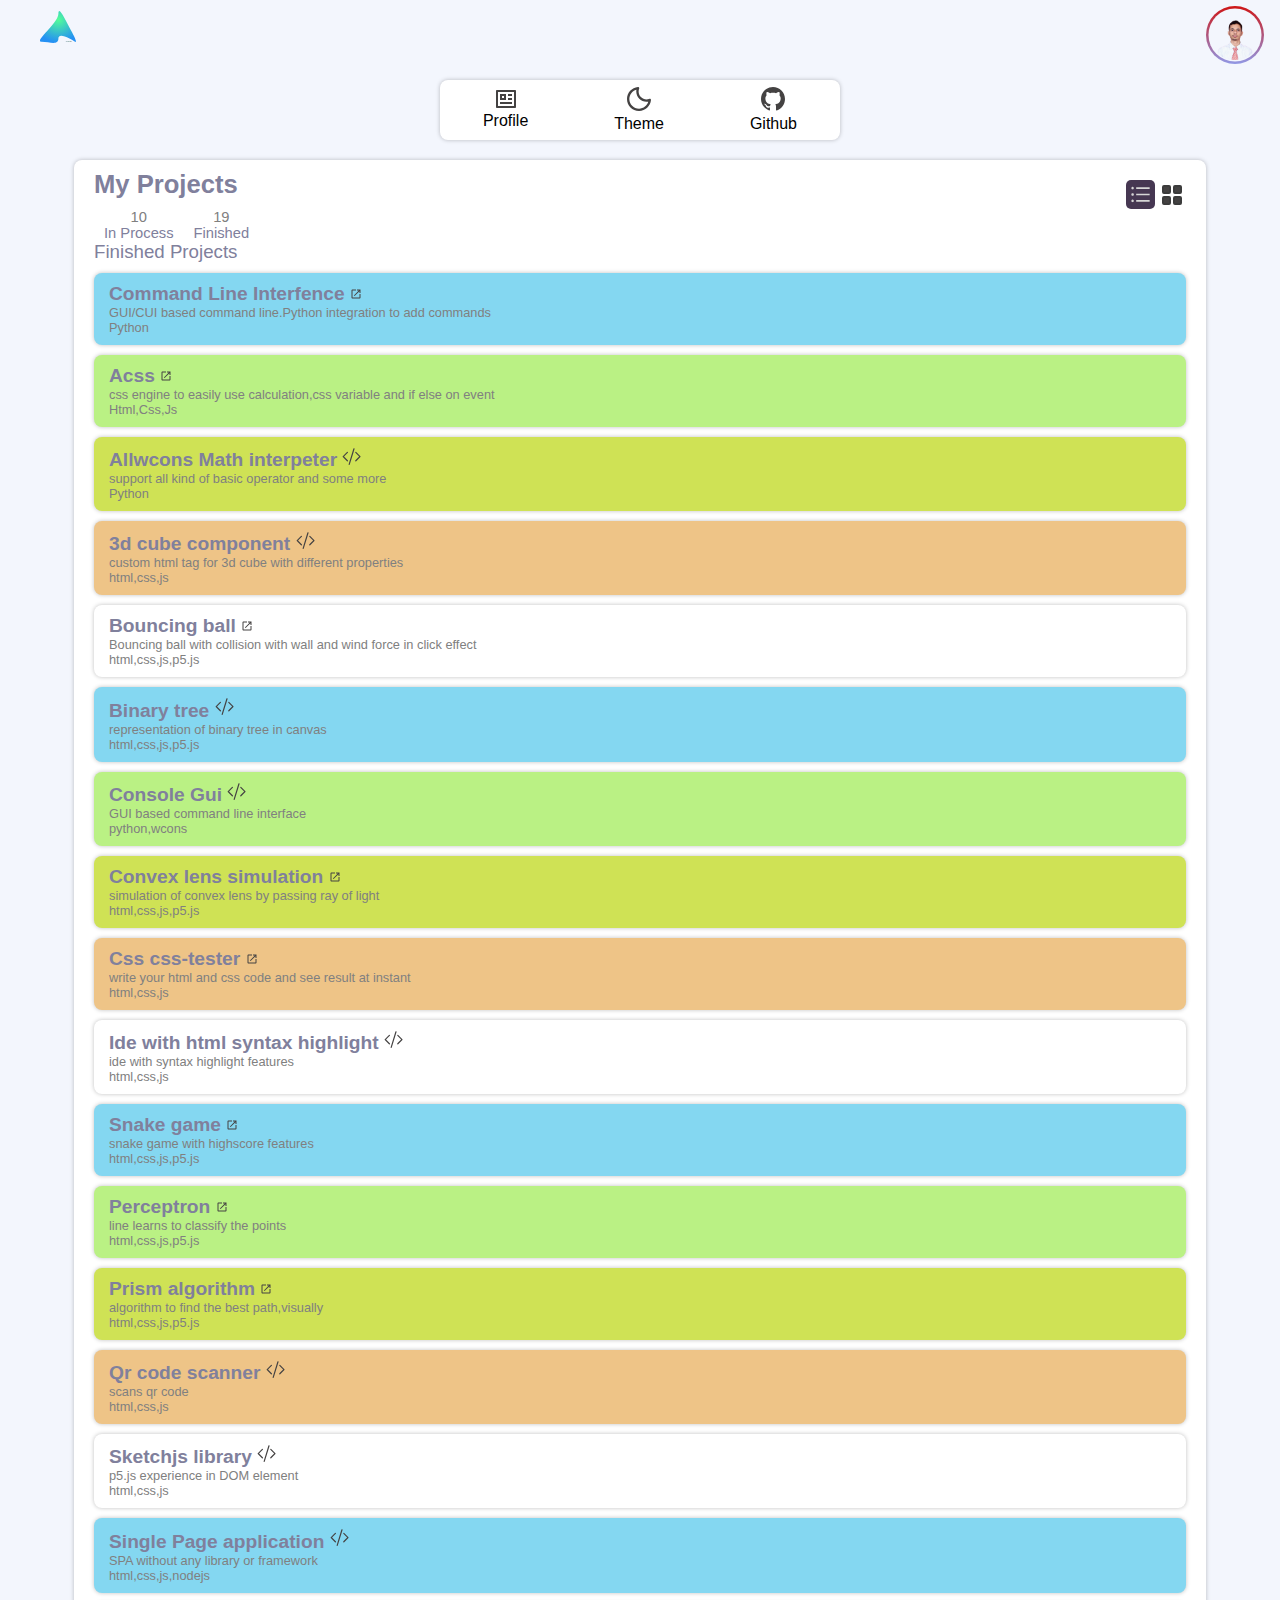
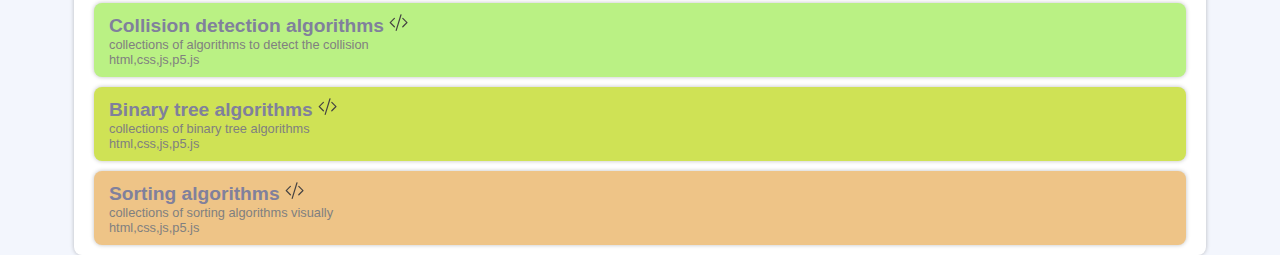
==== commit 484d9bb9: "bug" ====
--- a/index.html
+++ b/index.html
@@ -4,11 +4,12 @@
 <head>
 	<meta charset="utf-8">
 	<meta name="viewport" content="width=device-width">
-	<title>repl.it</title>
+	<title>Rabin</title>
 	<link href="style.css" rel="stylesheet" type="text/css" />
+  <link rel="icon" type="image/svg+xml" href="favicon.svg" />
 </head>
 
-<body>
+<body class="light">
 	<div class="topbar flex spacer v-center">
 		<div class="brandlogo">
 			<svg xmlns="http://www.w3.org/2000/svg" width="36" height="34" viewBox="0 0 36 34" fill="none">
--- a/style.css
+++ b/style.css
@@ -4,7 +4,7 @@
   box-sizing: border-box;
   transition: background-color 0.2s ease-in-out,color 0.2s ease-in-out;
 }
-@media (prefers-color-scheme: light) {
+/* @media (prefers-color-scheme: light) {
   :root{
     --text-color:black;
     --theme-bg: #F3F6FD;
@@ -23,6 +23,26 @@
     --project-c3:hsla(68, 71%, 61%, 1);
     --project-c4:hsla(36, 75%, 73%, 1);
   }
+} */
+.light{
+    --text-color:black;
+    --theme-bg: #F3F6FD;
+    --text-seconday-color:#80809C;
+
+    --theme-box-bg:white;
+    --theme-box-shadow:0px 0px 4px rgba(0, 0, 0, 0.25);
+    --radius:8px;
+    --icon-fill:#444242;
+    --icon-fill-hover:#008fa1;
+    --viewer-active-bg:#463752;
+    --viewer-active-bg-hover:#745f85;
+    --viewer-bg-hover:#afaab3a1;
+    --viewer-active-fill:#D6D6D6;
+
+    --project-c1:hsla(194, 79%, 73%, 1);
+    --project-c2:hsla(90, 79%, 73%, 1);
+    --project-c3:hsla(68, 71%, 61%, 1);
+    --project-c4:hsla(36, 75%, 73%, 1);
 }
 .dark{
     --theme-bg: #3E4557;
@@ -44,7 +64,7 @@
     --project-c4:#37250B;
 }
 
-@media (prefers-color-scheme: dark) {
+/* @media (prefers-color-scheme: dark) {
   :root{
     --theme-bg: #3E4557;
     --text-color:white;
@@ -64,11 +84,12 @@
     --project-c3:#1F3E44;
     --project-c4:#37250B;
   }
-}
+} */
 
 body{
   margin-inline:10px;
   background-color: var(--theme-bg);
+  overflow-x:hidden;
 }
 .flex{
   display: flex;
@@ -185,6 +206,30 @@
   padding-block:10px;
   color: var(--text-seconday-color);
 }
+::-webkit-scrollbar-track
+{
+	-webkit-box-shadow: inset 0 0 6px rgba(0,0,0,0.3);
+	background-color: #F5F5F5;
+	border-radius: 10px;
+}
+
+::-webkit-scrollbar
+{
+	width: 10px;
+	background-color: #F5F5F5;
+}
+
+::-webkit-scrollbar-thumb
+{
+	border-radius: 10px;
+	background-image: -webkit-gradient(linear,
+									   left bottom,
+									   left top,
+									   color-stop(0.44, rgb(122,153,217)),
+									   color-stop(0.72, rgb(73,125,189)),
+									   color-stop(0.86, rgb(28,58,148)));
+}
+
 .projectArea .inline_section{
   font-family: -apple-system, BlinkMacSystemFont, 'Segoe UI', Roboto, Oxygen, Ubuntu, Cantarell, 'Open Sans', 'Helvetica Neue', sans-serif;
   font-size: 0.8em;
@@ -271,6 +316,7 @@
   display: grid;
   gap: 10px;
   grid-template-columns: repeat(auto-fit,minmax(150px,1fr));
+  grid-auto-rows:min-content;
 }
 .c1{
   background-color: var(--project-c1);
@@ -283,4 +329,4 @@
 }
 .c4{
   background-color: var(--project-c4);
-}+}
